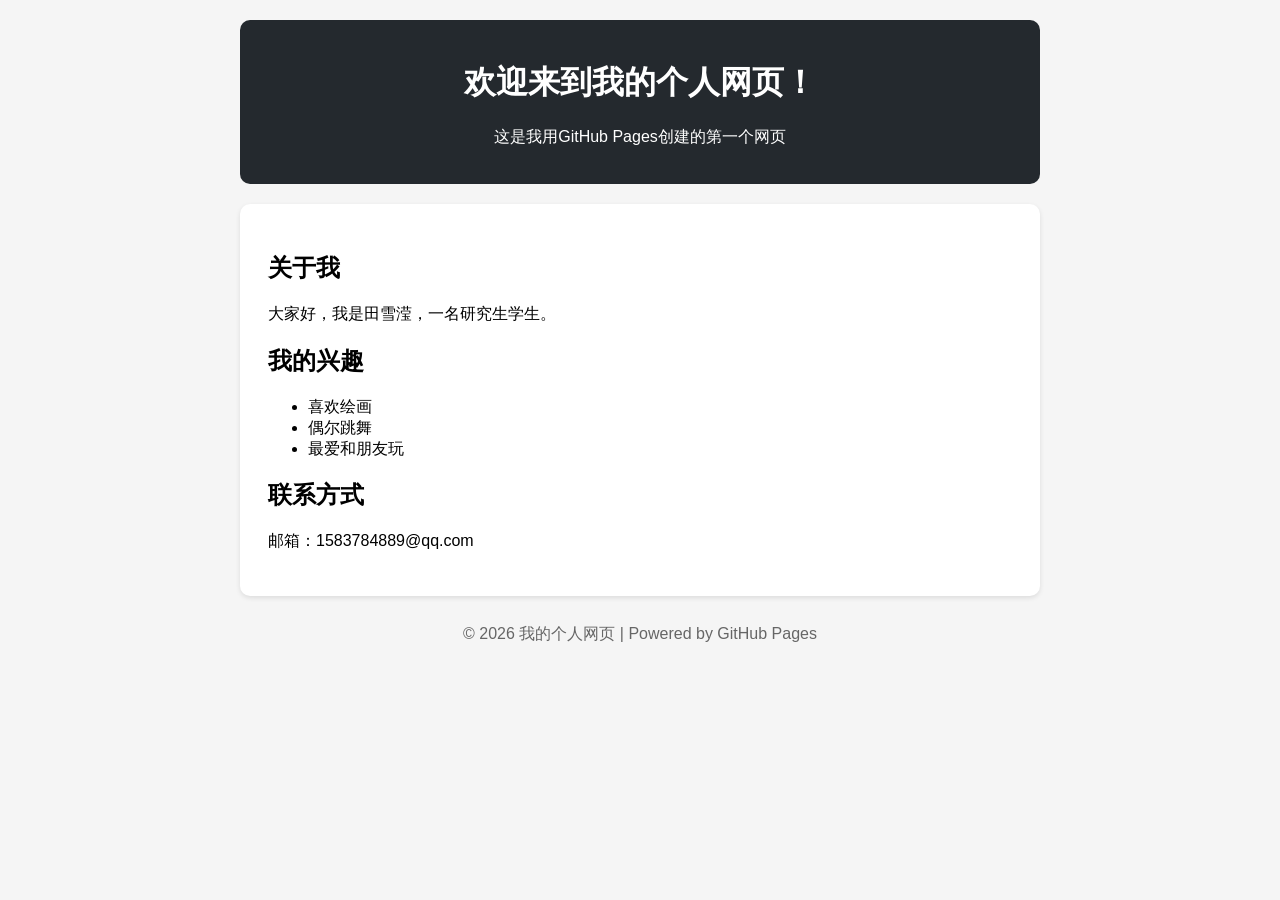
==== index.html @ 22b1ea82 "Create index.html" ====
<!DOCTYPE html>
<html>
<head>
    <meta charset="UTF-8">
    <title>我的个人网页</title>
    <style>
        body {
            font-family: "Microsoft YaHei", sans-serif;
            max-width: 800px;
            margin: 0 auto;
            padding: 20px;
            background-color: #F5F5F5;
        }
        .header {
            text-align: center;
            background-color: #24292e;
            color: white;
            padding: 20px;
            border-radius: 10px;
        }
        .content {
            background-color: white;
            padding: 28px;
            margin-top: 20px;
            border-radius: 10px;
            box-shadow: 0 2px 5px rgba(0,0,0,0.1);
        }
        .footer {
            text-align: center;
            margin-top: 28px;
            color: #666;
        }
    </style>
</head>
<body>
    <div class="header">
        <h1>欢迎来到我的个人网页！</h1>
        <p>这是我用GitHub Pages创建的第一个网页</p>
    </div>

    <div class="content">
        <h2>关于我</h2>
        <p>大家好，我是田雪滢，一名研究生学生。</p>

        <h2>我的兴趣</h2>
        <ul>
            <li>喜欢绘画</li>
            <li>偶尔跳舞</li>
            <li>最爱和朋友玩</li>
        </ul>

        <h2>联系方式</h2>
        <p>邮箱：1583784889@qq.com</p>
    </div>

    <div class="footer">
        <p>&copy; 2026 我的个人网页 | Powered by GitHub Pages</p>
    </div>
</body>
</html>
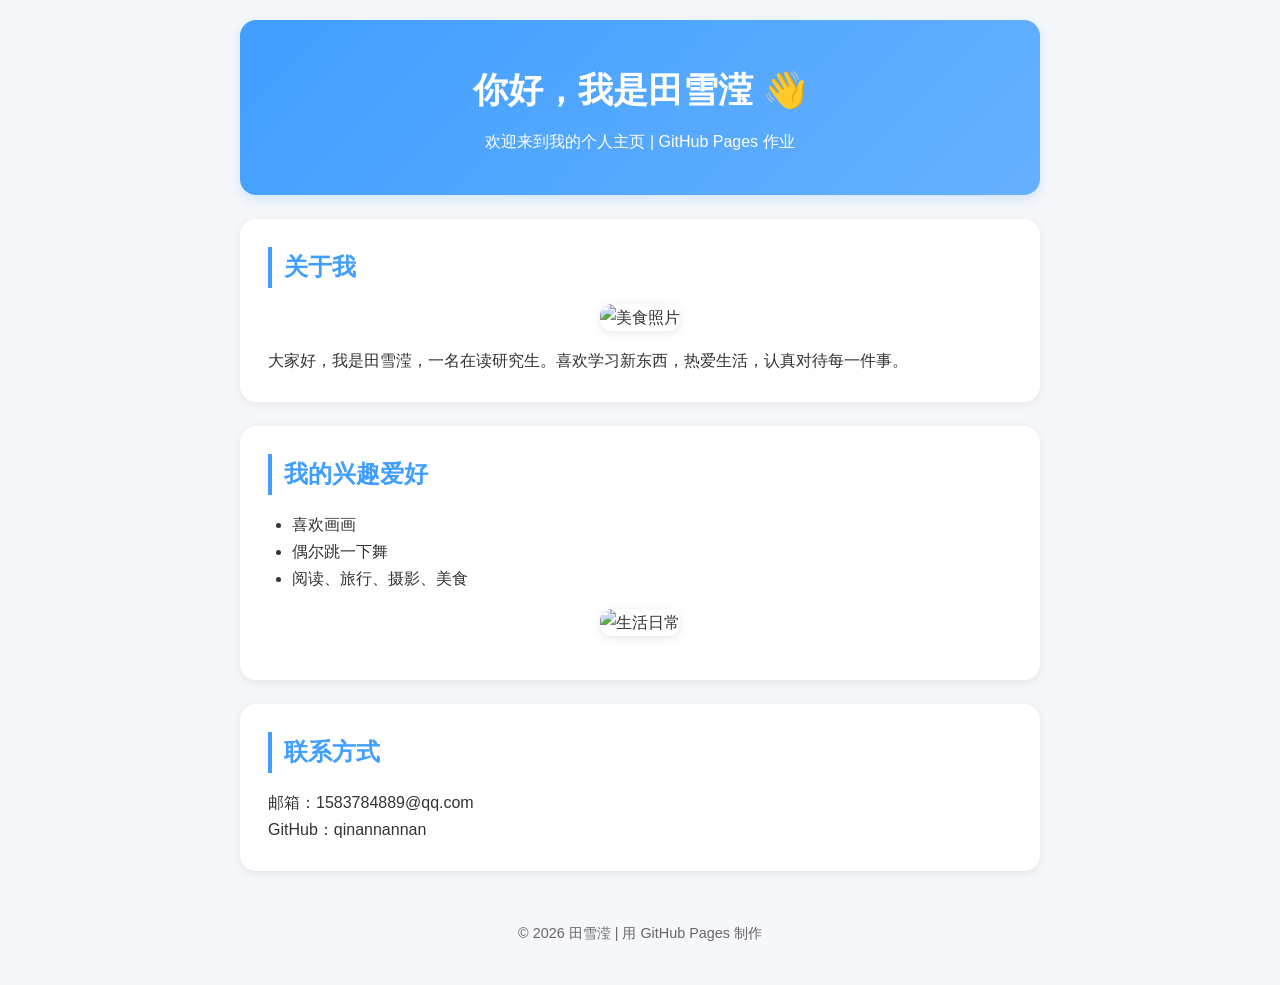
==== commit a0055bac: "Update index.html" ====
--- a/index.html
+++ b/index.html
@@ -1,60 +1,127 @@
 <!DOCTYPE html>
-<html>
+<html lang="zh-CN">
 <head>
     <meta charset="UTF-8">
-    <title>我的个人网页</title>
+    <meta name="viewport" content="width=device-width, initial-scale=1.0">
+    <title>田雪滢的个人主页</title>
     <style>
+        :root {
+            --primary: #409eff;
+            --light: #f5f7fa;
+            --card: #ffffff;
+            --text: #333333;
+            --gray: #666666;
+        }
+        * {
+            margin: 0;
+            padding: 0;
+            box-sizing: border-box;
+        }
         body {
-            font-family: "Microsoft YaHei", sans-serif;
+            font-family: "Microsoft YaHei", "Segoe UI", sans-serif;
+            background-color: var(--light);
+            color: var(--text);
+            line-height: 1.7;
+            padding: 20px;
+        }
+        .container {
             max-width: 800px;
             margin: 0 auto;
-            padding: 20px;
-            background-color: #F5F5F5;
         }
-        .header {
+        header {
+            background: linear-gradient(135deg, var(--primary), #66b1ff);
+            color: white;
             text-align: center;
-            background-color: #24292e;
-            color: white;
-            padding: 20px;
-            border-radius: 10px;
+            padding: 40px 20px;
+            border-radius: 16px;
+            box-shadow: 0 4px 12px rgba(64,158,255,0.2);
+            margin-bottom: 24px;
         }
-        .content {
-            background-color: white;
+        header h1 {
+            font-size: 2.2rem;
+            margin-bottom: 8px;
+        }
+        .card {
+            background: var(--card);
             padding: 28px;
-            margin-top: 20px;
-            border-radius: 10px;
-            box-shadow: 0 2px 5px rgba(0,0,0,0.1);
+            border-radius: 16px;
+            box-shadow: 0 2px 10px rgba(0,0,0,0.08);
+            margin-bottom: 24px;
+            transition: transform 0.2s ease;
         }
-        .footer {
+        .card:hover {
+            transform: translateY(-4px);
+        }
+        .card h2 {
+            color: var(--primary);
+            margin-bottom: 16px;
+            border-left: 4px solid var(--primary);
+            padding-left: 12px;
+        }
+        ul {
+            padding-left: 24px;
+        }
+        .img-box {
             text-align: center;
-            margin-top: 28px;
-            color: #666;
+            margin: 16px 0;
+        }
+        .img-box img {
+            max-width: 100%;
+            height: auto;
+            border-radius: 12px;
+            box-shadow: 0 2px 8px rgba(0,0,0,0.1);
+        }
+        footer {
+            text-align: center;
+            color: var(--gray);
+            font-size: 0.9rem;
+            margin-top: 30px;
+            padding: 20px 0;
+        }
+        @media (max-width: 600px) {
+            header h1 {font-size: 1.8rem;}
+            .card {padding: 20px;}
         }
     </style>
 </head>
 <body>
-    <div class="header">
-        <h1>欢迎来到我的个人网页！</h1>
-        <p>这是我用GitHub Pages创建的第一个网页</p>
-    </div>
+    <div class="container">
+        <header>
+            <h1>你好，我是田雪滢 👋</h1>
+            <p>欢迎来到我的个人主页 | GitHub Pages 作业</p>
+        </header>
 
-    <div class="content">
-        <h2>关于我</h2>
-        <p>大家好，我是田雪滢，一名研究生学生。</p>
+        <section class="card">
+            <h2>关于我</h2>
+            <div class="img-box">
+                <!-- 第一张：你的小红书笔记图片（咸鱼茄子煲） -->
+                <img src="https://sns-img-hw.xhscdn.com/sns/2b1429a34f34450481512405310410a1~tplv-xh-226x224.jpeg" alt="美食照片" width="350">
+            </div>
+            <p>大家好，我是田雪滢，一名在读研究生。喜欢学习新东西，热爱生活，认真对待每一件事。</p>
+        </section>
 
-        <h2>我的兴趣</h2>
-        <ul>
-            <li>喜欢绘画</li>
-            <li>偶尔跳舞</li>
-            <li>最爱和朋友玩</li>
-        </ul>
+        <section class="card">
+            <h2>我的兴趣爱好</h2>
+            <ul>
+                <li>喜欢画画</li>
+                <li>偶尔跳一下舞</li>
+                <li>阅读、旅行、摄影、美食</li>
+            </ul>
+            <div class="img-box">
+                <!-- 第二张：你的另一张小红书笔记图片 -->
+                <img src="https://sns-img-hw.xhscdn.com/sns/1b85730908e942378510f2105212305~tplv-xh-226x224.jpeg" alt="生活日常" width="400">
+            </div>
+        </section>
 
-        <h2>联系方式</h2>
-        <p>邮箱：1583784889@qq.com</p>
-    </div>
+        <section class="card">
+            <h2>联系方式</h2>
+            <p>邮箱：1583784889@qq.com</p>
+            <p>GitHub：qinannannan</p>
+        </section>
 
-    <div class="footer">
-        <p>&copy; 2026 我的个人网页 | Powered by GitHub Pages</p>
+        <footer>
+            &copy; 2026 田雪滢 | 用 GitHub Pages 制作
+        </footer>
     </div>
 </body>
 </html>
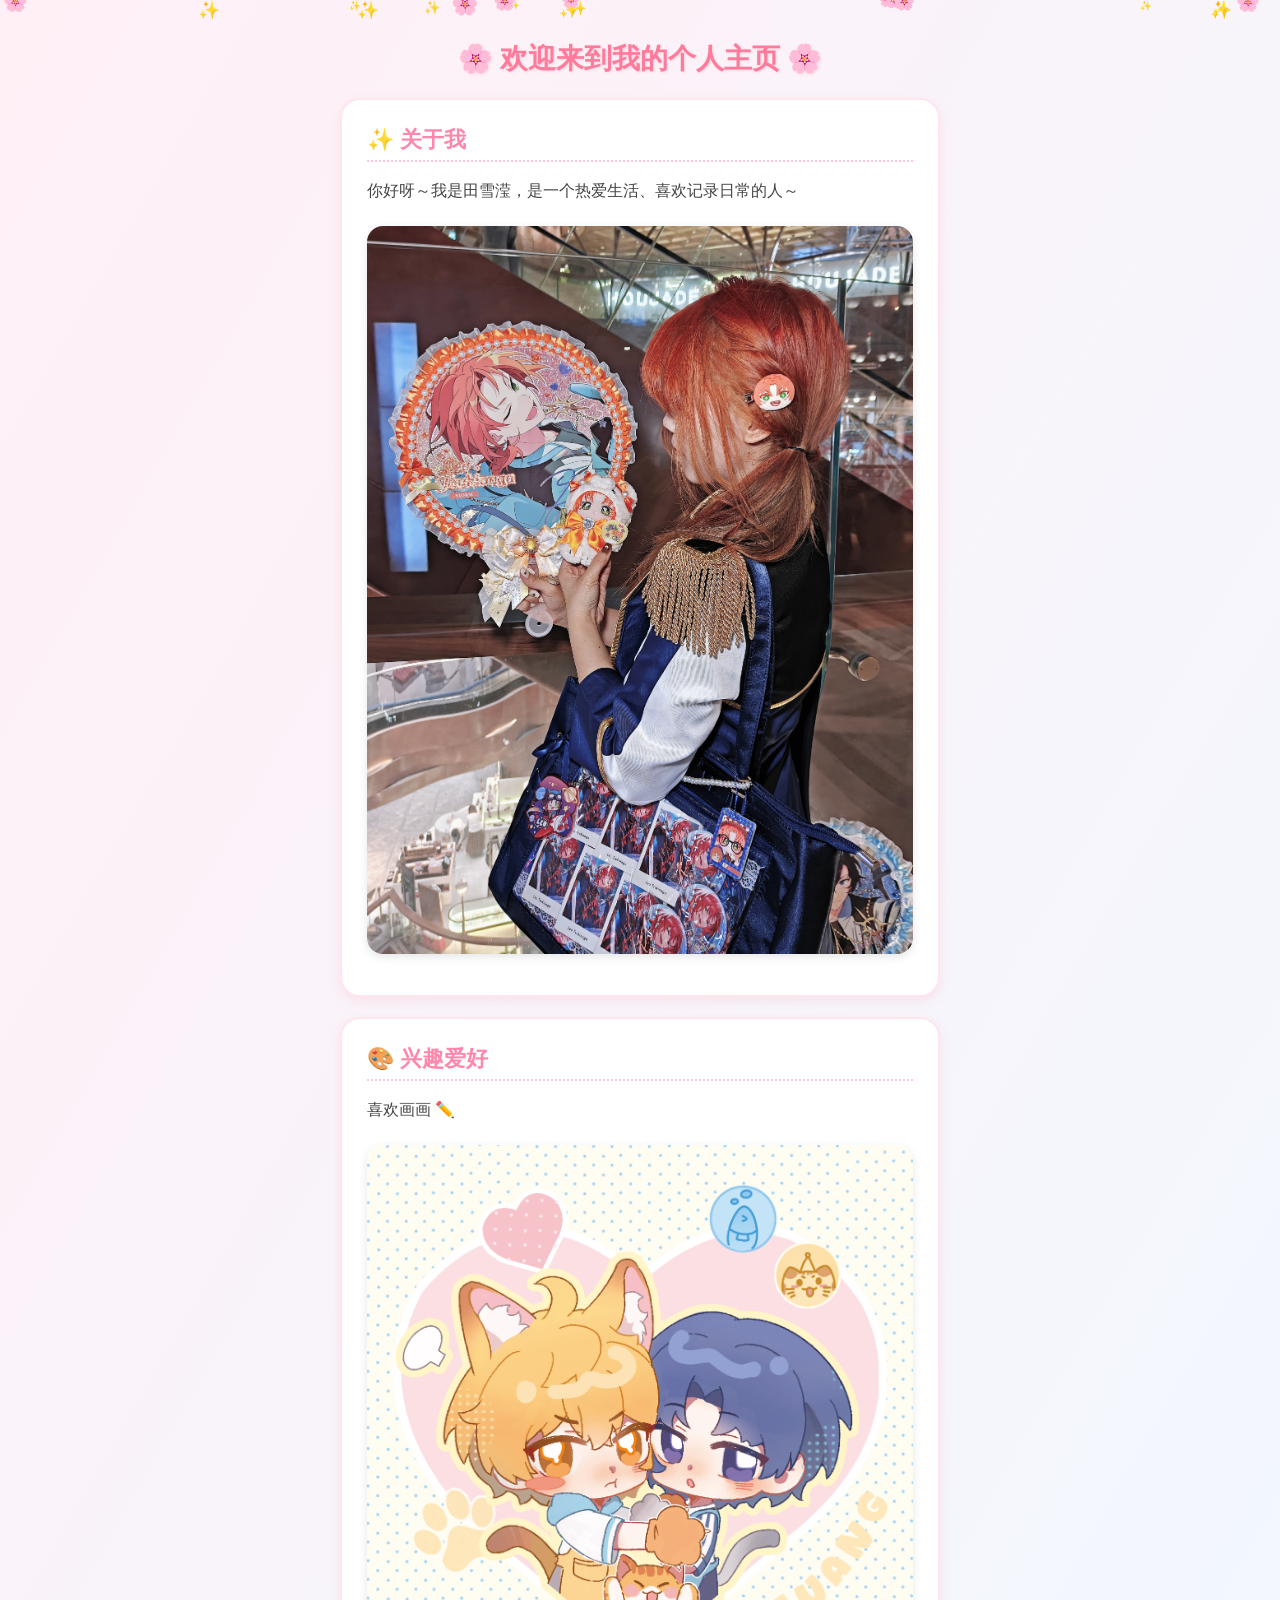
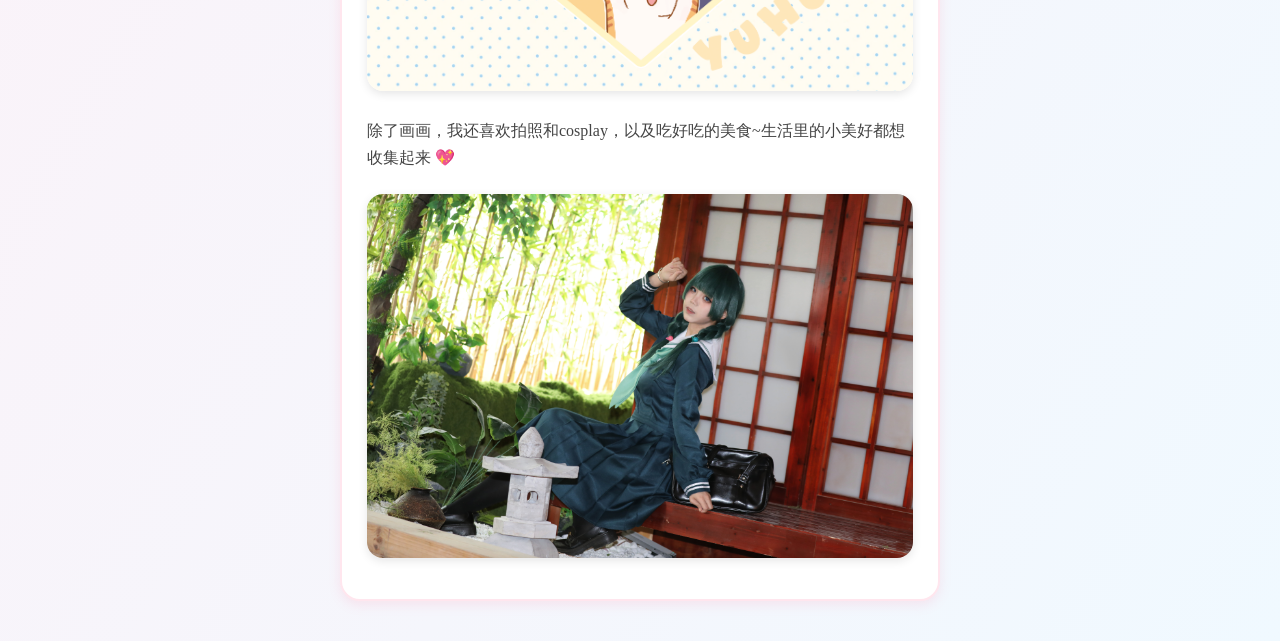
==== commit e7ad74f6: "Update index.html" ====
--- a/index.html
+++ b/index.html
@@ -3,125 +3,170 @@
 <head>
     <meta charset="UTF-8">
     <meta name="viewport" content="width=device-width, initial-scale=1.0">
-    <title>田雪滢的个人主页</title>
+    <title>我的可爱小窝 🌸</title>
     <style>
-        :root {
-            --primary: #409eff;
-            --light: #f5f7fa;
-            --card: #ffffff;
-            --text: #333333;
-            --gray: #666666;
-        }
+        /* 全局可爱风 */
         * {
             margin: 0;
             padding: 0;
             box-sizing: border-box;
         }
         body {
-            font-family: "Microsoft YaHei", "Segoe UI", sans-serif;
-            background-color: var(--light);
-            color: var(--text);
-            line-height: 1.7;
+            font-family: "Microsoft YaHei", "Comic Sans MS", cursive;
+            background: linear-gradient(120deg, #fff0f6, #f0f9ff);
+            color: #444;
             padding: 20px;
+            position: relative;
+            overflow-x: hidden;
         }
         .container {
-            max-width: 800px;
+            max-width: 600px;
             margin: 0 auto;
+            position: relative;
+            z-index: 2;
         }
-        header {
-            background: linear-gradient(135deg, var(--primary), #66b1ff);
-            color: white;
+        h1 {
             text-align: center;
-            padding: 40px 20px;
-            border-radius: 16px;
-            box-shadow: 0 4px 12px rgba(64,158,255,0.2);
-            margin-bottom: 24px;
+            color: #ff7b9c;
+            margin: 20px 0;
+            font-size: 28px;
+            text-shadow: 1px 1px 3px #ffd6e0;
         }
-        header h1 {
-            font-size: 2.2rem;
-            margin-bottom: 8px;
-        }
+        /* 可爱卡片 */
         .card {
-            background: var(--card);
-            padding: 28px;
-            border-radius: 16px;
-            box-shadow: 0 2px 10px rgba(0,0,0,0.08);
-            margin-bottom: 24px;
-            transition: transform 0.2s ease;
+            background: #fff;
+            border-radius: 20px;
+            padding: 25px;
+            margin: 20px 0;
+            box-shadow: 0 4px 12px rgba(255, 123, 156, 0.15);
+            border: 2px solid #ffe6ee;
+            transition: transform 0.3s ease;
         }
         .card:hover {
-            transform: translateY(-4px);
+            transform: translateY(-5px);
         }
-        .card h2 {
-            color: var(--primary);
-            margin-bottom: 16px;
-            border-left: 4px solid var(--primary);
-            padding-left: 12px;
+        h2 {
+            color: #ff87ab;
+            margin-bottom: 15px;
+            font-size: 22px;
+            border-bottom: 2px dotted #ffc9d8;
+            padding-bottom: 5px;
         }
-        ul {
-            padding-left: 24px;
+        p {
+            line-height: 1.7;
+            margin: 10px 0;
         }
-        .img-box {
-            text-align: center;
-            margin: 16px 0;
+        /* 图片样式：圆润+阴影 */
+        img {
+            max-width: 100%;
+            border-radius: 16px;
+            box-shadow: 0 3px 10px rgba(0,0,0,0.1);
+            margin: 12px 0;
         }
-        .img-box img {
-            max-width: 100%;
-            height: auto;
-            border-radius: 12px;
-            box-shadow: 0 2px 8px rgba(0,0,0,0.1);
+        /* 小装饰 */
+        .emoji {
+            margin-right: 6px;
         }
-        footer {
-            text-align: center;
-            color: var(--gray);
-            font-size: 0.9rem;
-            margin-top: 30px;
-            padding: 20px 0;
+
+        /* 闪烁星星背景 */
+        .star {
+            position: fixed;
+            top: 0;
+            color: #ffd700;
+            font-size: 12px;
+            animation: twinkle 2s infinite ease-in-out;
+            pointer-events: none;
+            z-index: 1;
         }
-        @media (max-width: 600px) {
-            header h1 {font-size: 1.8rem;}
-            .card {padding: 20px;}
+        @keyframes twinkle {
+            0%,100% { opacity: 0.3; transform: scale(0.8); }
+            50% { opacity: 1; transform: scale(1.2); }
+        }
+
+        /* 樱花飘落 */
+        .petal {
+            position: fixed;
+            top: -10px;
+            color: #ffc0cb;
+            font-size: 18px;
+            animation: fall linear infinite;
+            pointer-events: none;
+            z-index: 1;
+        }
+        @keyframes fall {
+            0% {
+                transform: translateY(0) rotate(0deg);
+                opacity: 0.8;
+            }
+            100% {
+                transform: translateY(100vh) rotate(360deg);
+                opacity: 0;
+            }
         }
     </style>
 </head>
 <body>
+    <!-- 星星背景 -->
+    <div class="star">✨</div>
+    <div class="star">✨</div>
+    <div class="star">✨</div>
+    <div class="star">✨</div>
+    <div class="star">✨</div>
+    <div class="star">✨</div>
+    <div class="star">✨</div>
+    <div class="star">✨</div>
+    <div class="star">✨</div>
+    <div class="star">✨</div>
+
+    <!-- 樱花花瓣 -->
+    <div class="petal">🌸</div>
+    <div class="petal">🌸</div>
+    <div class="petal">🌸</div>
+    <div class="petal">🌸</div>
+    <div class="petal">🌸</div>
+    <div class="petal">🌸</div>
+    <div class="petal">🌸</div>
+    <div class="petal">🌸</div>
+
     <div class="container">
-        <header>
-            <h1>你好，我是田雪滢 👋</h1>
-            <p>欢迎来到我的个人主页 | GitHub Pages 作业</p>
-        </header>
+        <h1>🌸 欢迎来到我的个人主页 🌸</h1>
 
-        <section class="card">
-            <h2>关于我</h2>
-            <div class="img-box">
-                <!-- 第一张：你的小红书笔记图片（咸鱼茄子煲） -->
-                <img src="https://sns-img-hw.xhscdn.com/sns/2b1429a34f34450481512405310410a1~tplv-xh-226x224.jpeg" alt="美食照片" width="350">
-            </div>
-            <p>大家好，我是田雪滢，一名在读研究生。喜欢学习新东西，热爱生活，认真对待每一件事。</p>
-        </section>
+        <!-- 关于我 -->
+        <div class="card">
+            <h2><span class="emoji">✨</span>关于我</h2>
+            <p>你好呀～我是田雪滢，是一个热爱生活、喜欢记录日常的人～</p>
+            <img src="self.jpg" alt="个人照片">
+        </div>
 
-        <section class="card">
-            <h2>我的兴趣爱好</h2>
-            <ul>
-                <li>喜欢画画</li>
-                <li>偶尔跳一下舞</li>
-                <li>阅读、旅行、摄影、美食</li>
-            </ul>
-            <div class="img-box">
-                <!-- 第二张：你的另一张小红书笔记图片 -->
-                <img src="https://sns-img-hw.xhscdn.com/sns/1b85730908e942378510f2105212305~tplv-xh-226x224.jpeg" alt="生活日常" width="400">
-            </div>
-        </section>
+        <!-- 兴趣爱好 -->
+        <div class="card">
+            <h2><span class="emoji">🎨</span>兴趣爱好</h2>
 
-        <section class="card">
-            <h2>联系方式</h2>
-            <p>邮箱：1583784889@qq.com</p>
-            <p>GitHub：qinannannan</p>
-        </section>
+            <p>喜欢画画 ✏️</p>
+            <img src="hobby2.png" alt="画画图片">
 
-        <footer>
-            &copy; 2026 田雪滢 | 用 GitHub Pages 制作
-        </footer>
+            <p>除了画画，我还喜欢拍照和cosplay，以及吃好吃的美食~生活里的小美好都想收集起来 💖</p>
+            <img src="hobby1.jpg" alt="爱好图片">
+        </div>
+
     </div>
+
+    <script>
+        // 随机位置 + 随机动画时长（星星）
+        const stars = document.querySelectorAll('.star');
+        stars.forEach(star => {
+            star.style.left = Math.random() * 100 + 'vw';
+            star.style.animationDelay = Math.random() * 2 + 's';
+            star.style.fontSize = (Math.random() * 10 + 8) + 'px';
+        });
+
+        // 随机位置 + 随机下落速度（花瓣）
+        const petals = document.querySelectorAll('.petal');
+        petals.forEach(petal => {
+            petal.style.left = Math.random() * 100 + 'vw';
+            petal.style.animationDuration = (Math.random() * 5 + 5) + 's';
+            petal.style.fontSize = (Math.random() * 10 + 15) + 'px';
+        });
+    </script>
 </body>
 </html>
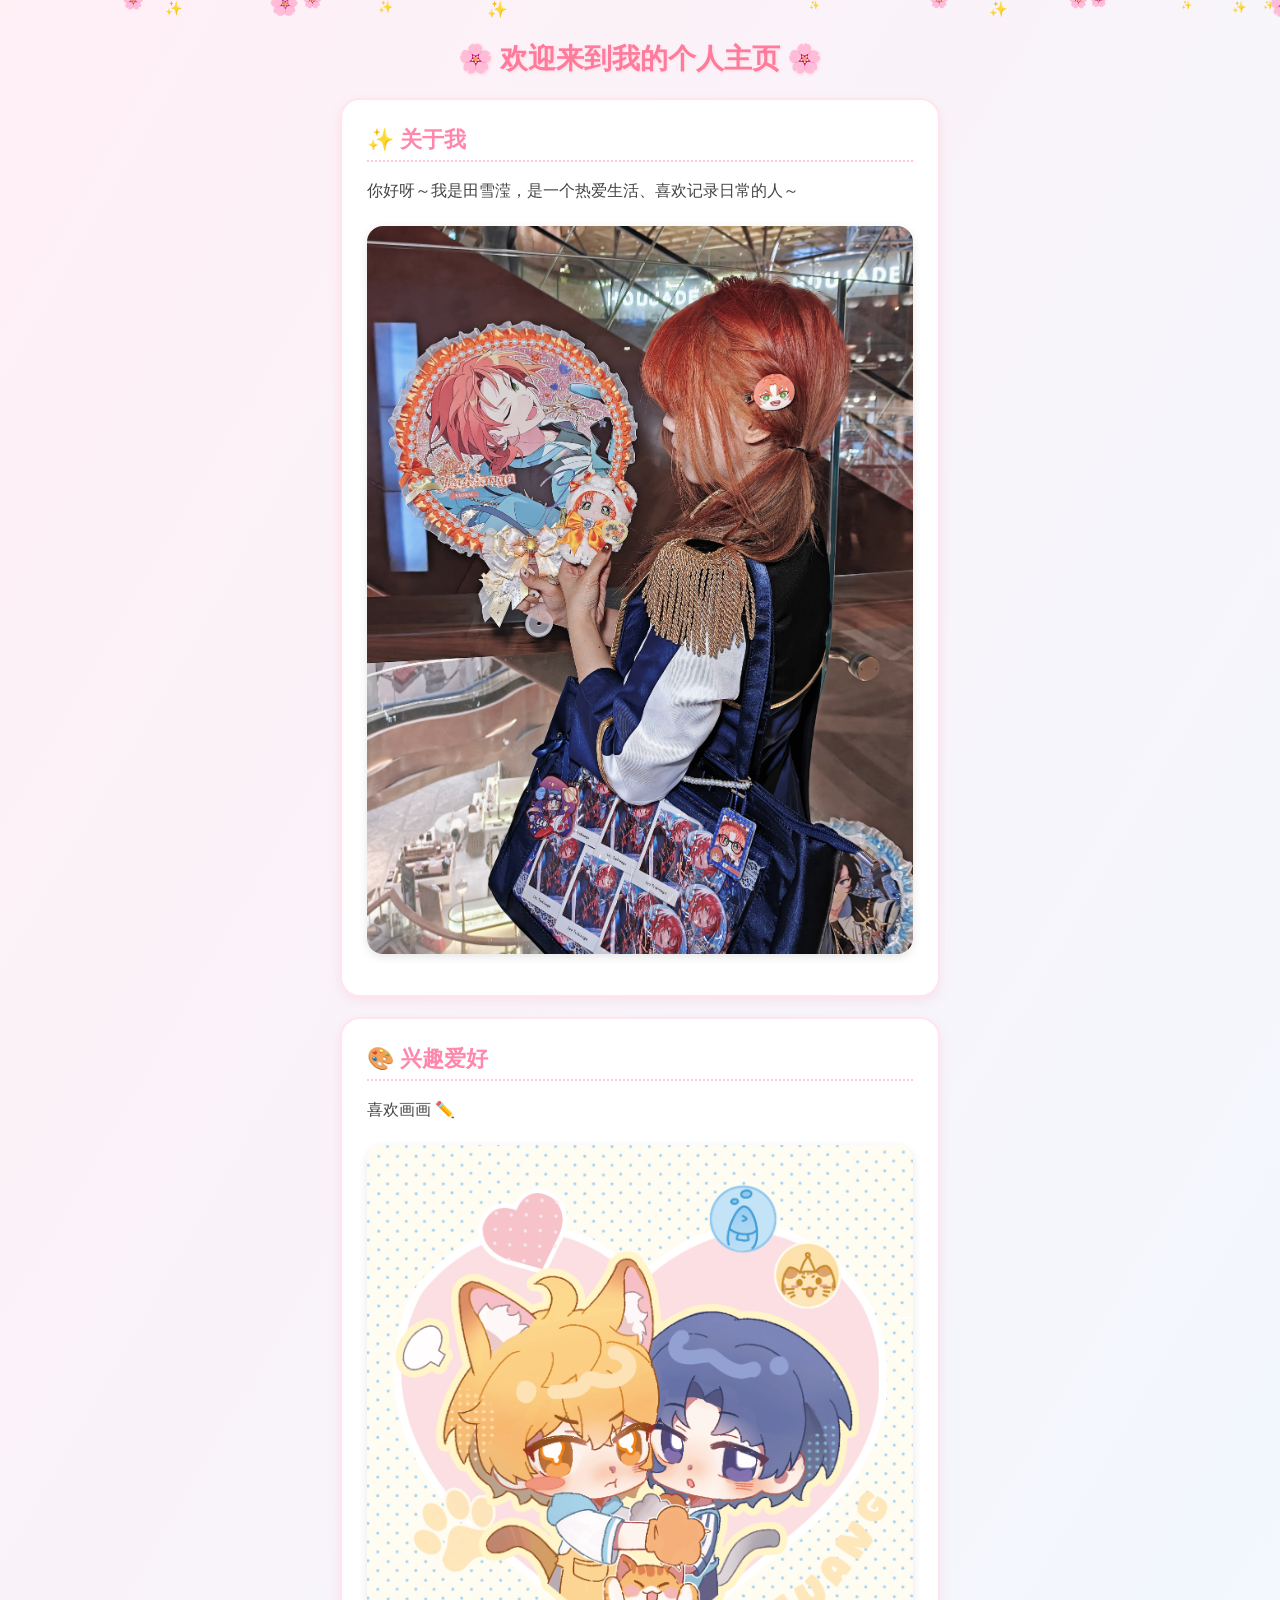
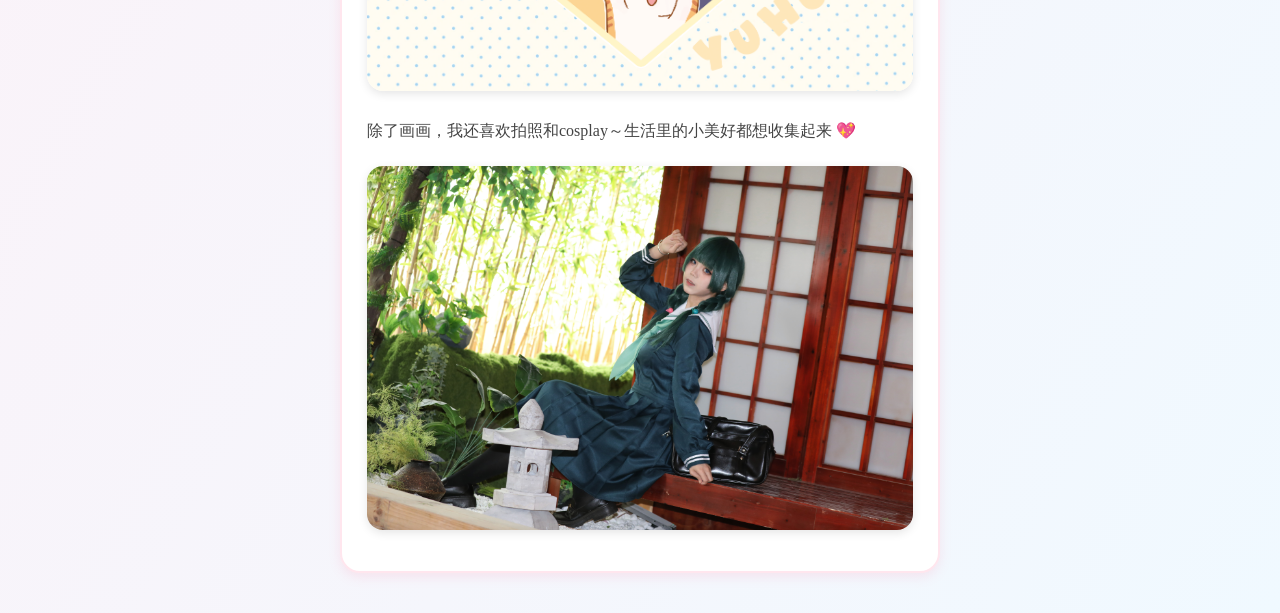
==== commit 5064a396: "Update index.html" ====
--- a/index.html
+++ b/index.html
@@ -3,7 +3,7 @@
 <head>
     <meta charset="UTF-8">
     <meta name="viewport" content="width=device-width, initial-scale=1.0">
-    <title>我的可爱小窝 🌸</title>
+    <title>我的个人简介 🌸</title>
     <style>
         /* 全局可爱风 */
         * {
@@ -25,14 +25,25 @@
             position: relative;
             z-index: 2;
         }
+        /* 标题弹跳动画 */
+        @keyframes bounceIn {
+            0%{transform: translateY(-30px);opacity:0;}
+            100%{transform: translateY(0);opacity:1;}
+        }
         h1 {
             text-align: center;
             color: #ff7b9c;
             margin: 20px 0;
             font-size: 28px;
             text-shadow: 1px 1px 3px #ffd6e0;
+            animation: bounceIn 1s ease;
         }
-        /* 可爱卡片 */
+        /* 卡片悬浮+呼吸渐变 */
+        @keyframes breathe {
+            0%{box-shadow: 0 4px 12px rgba(255, 123, 156, 0.15);}
+            50%{box-shadow: 0 4px 20px rgba(255, 123, 156, 0.35);}
+            100%{box-shadow: 0 4px 12px rgba(255, 123, 156, 0.15);}
+        }
         .card {
             background: #fff;
             border-radius: 20px;
@@ -41,6 +52,7 @@
             box-shadow: 0 4px 12px rgba(255, 123, 156, 0.15);
             border: 2px solid #ffe6ee;
             transition: transform 0.3s ease;
+            animation: breathe 4s infinite ease-in-out;
         }
         .card:hover {
             transform: translateY(-5px);
@@ -56,19 +68,16 @@
             line-height: 1.7;
             margin: 10px 0;
         }
-        /* 图片样式：圆润+阴影 */
         img {
             max-width: 100%;
             border-radius: 16px;
             box-shadow: 0 3px 10px rgba(0,0,0,0.1);
             margin: 12px 0;
         }
-        /* 小装饰 */
         .emoji {
             margin-right: 6px;
         }
-
-        /* 闪烁星星背景 */
+        /* 闪烁星星 */
         .star {
             position: fixed;
             top: 0;
@@ -82,7 +91,6 @@
             0%,100% { opacity: 0.3; transform: scale(0.8); }
             50% { opacity: 1; transform: scale(1.2); }
         }
-
         /* 樱花飘落 */
         .petal {
             position: fixed;
@@ -94,79 +102,88 @@
             z-index: 1;
         }
         @keyframes fall {
-            0% {
-                transform: translateY(0) rotate(0deg);
-                opacity: 0.8;
-            }
-            100% {
-                transform: translateY(100vh) rotate(360deg);
-                opacity: 0;
-            }
+            0% {transform: translateY(0) rotate(0deg);opacity: 0.8;}
+            100% {transform: translateY(100vh) rotate(360deg);opacity: 0;}
+        }
+        /* 点击弹出小表情 */
+        .click-item{
+            position:fixed;
+            pointer-events:none;
+            animation: popUp 1s forwards;
+            font-size:22px;
+            z-index:999;
+        }
+        @keyframes popUp{
+            0%{transform:translateY(0);opacity:1;}
+            100%{transform:translateY(-80px);opacity:0;}
+        }
+        /* 鼠标跟随爱心 */
+        .follow-heart{
+            position:fixed;
+            pointer-events:none;
+            color:#ff7b9c;
+            font-size:18px;
+            z-index:999;
         }
     </style>
 </head>
 <body>
-    <!-- 星星背景 -->
-    <div class="star">✨</div>
-    <div class="star">✨</div>
-    <div class="star">✨</div>
-    <div class="star">✨</div>
-    <div class="star">✨</div>
-    <div class="star">✨</div>
-    <div class="star">✨</div>
-    <div class="star">✨</div>
-    <div class="star">✨</div>
-    <div class="star">✨</div>
-
-    <!-- 樱花花瓣 -->
-    <div class="petal">🌸</div>
-    <div class="petal">🌸</div>
-    <div class="petal">🌸</div>
-    <div class="petal">🌸</div>
-    <div class="petal">🌸</div>
-    <div class="petal">🌸</div>
-    <div class="petal">🌸</div>
-    <div class="petal">🌸</div>
+    <!-- 星星 -->
+    <div class="star">✨</div><div class="star">✨</div><div class="star">✨</div><div class="star">✨</div>
+    <div class="star">✨</div><div class="star">✨</div><div class="star">✨</div><div class="star">✨</div>
+    <!-- 樱花 -->
+    <div class="petal">🌸</div><div class="petal">🌸</div><div class="petal">🌸</div><div class="petal">🌸</div>
+    <div class="petal">🌸</div><div class="petal">🌸</div><div class="petal">🌸</div><div class="petal">🌸</div>
 
     <div class="container">
         <h1>🌸 欢迎来到我的个人主页 🌸</h1>
-
-        <!-- 关于我 -->
         <div class="card">
             <h2><span class="emoji">✨</span>关于我</h2>
             <p>你好呀～我是田雪滢，是一个热爱生活、喜欢记录日常的人～</p>
             <img src="self.jpg" alt="个人照片">
         </div>
-
-        <!-- 兴趣爱好 -->
         <div class="card">
             <h2><span class="emoji">🎨</span>兴趣爱好</h2>
-
             <p>喜欢画画 ✏️</p>
             <img src="hobby2.png" alt="画画图片">
-
-            <p>除了画画，我还喜欢拍照和cosplay，以及吃好吃的美食~生活里的小美好都想收集起来 💖</p>
+            <p>除了画画，我还喜欢拍照和cosplay～生活里的小美好都想收集起来 💖</p>
             <img src="hobby1.jpg" alt="爱好图片">
         </div>
-
     </div>
 
-    <script>
-        // 随机位置 + 随机动画时长（星星）
-        const stars = document.querySelectorAll('.star');
-        stars.forEach(star => {
-            star.style.left = Math.random() * 100 + 'vw';
-            star.style.animationDelay = Math.random() * 2 + 's';
-            star.style.fontSize = (Math.random() * 10 + 8) + 'px';
-        });
+<script>
+// 随机星星花瓣
+const stars = document.querySelectorAll('.star');
+stars.forEach(s=>{s.style.left=Math.random()*100+'vw';s.style.animationDelay=Math.random()*2+'s';s.style.fontSize=Math.random()*10+8+'px'})
+const petals = document.querySelectorAll('.petal');
+petals.forEach(p=>{p.style.left=Math.random()*100+'vw';p.style.animationDuration=Math.random()*5+5+'s';p.style.fontSize=Math.random()*10+15+'px'})
 
-        // 随机位置 + 随机下落速度（花瓣）
-        const petals = document.querySelectorAll('.petal');
-        petals.forEach(petal => {
-            petal.style.left = Math.random() * 100 + 'vw';
-            petal.style.animationDuration = (Math.random() * 5 + 5) + 's';
-            petal.style.fontSize = (Math.random() * 10 + 15) + 'px';
-        });
-    </script>
+// 1.点击页面弹出表情
+const iconList = ['🍭','🍬','💖','✨','🍓','🎀','🧁'];
+document.body.addEventListener('click',e=>{
+    let d = document.createElement('div');
+    d.className='click-item';
+    d.innerText=iconList[Math.floor(Math.random()*iconList.length)];
+    d.style.left=e.clientX+'px';d.style.top=e.clientY+'px';
+    document.body.appendChild(d);
+    setTimeout(()=>d.remove(),1000);
+})
+
+//2.鼠标跟随爱心
+let heartArr=[];
+document.body.addEventListener('mousemove',e=>{
+    let d = document.createElement('div');
+    d.className='follow-heart';
+    d.innerText='♥';
+    d.style.left=e.clientX+'px';d.style.top=e.clientY+'px';
+    document.body.appendChild(d);
+    heartArr.push(d);
+    if(heartArr.length>15){
+        let old=heartArr.shift();
+        old.style.opacity=0;
+        setTimeout(()=>old.remove(),300);
+    }
+})
+</script>
 </body>
 </html>
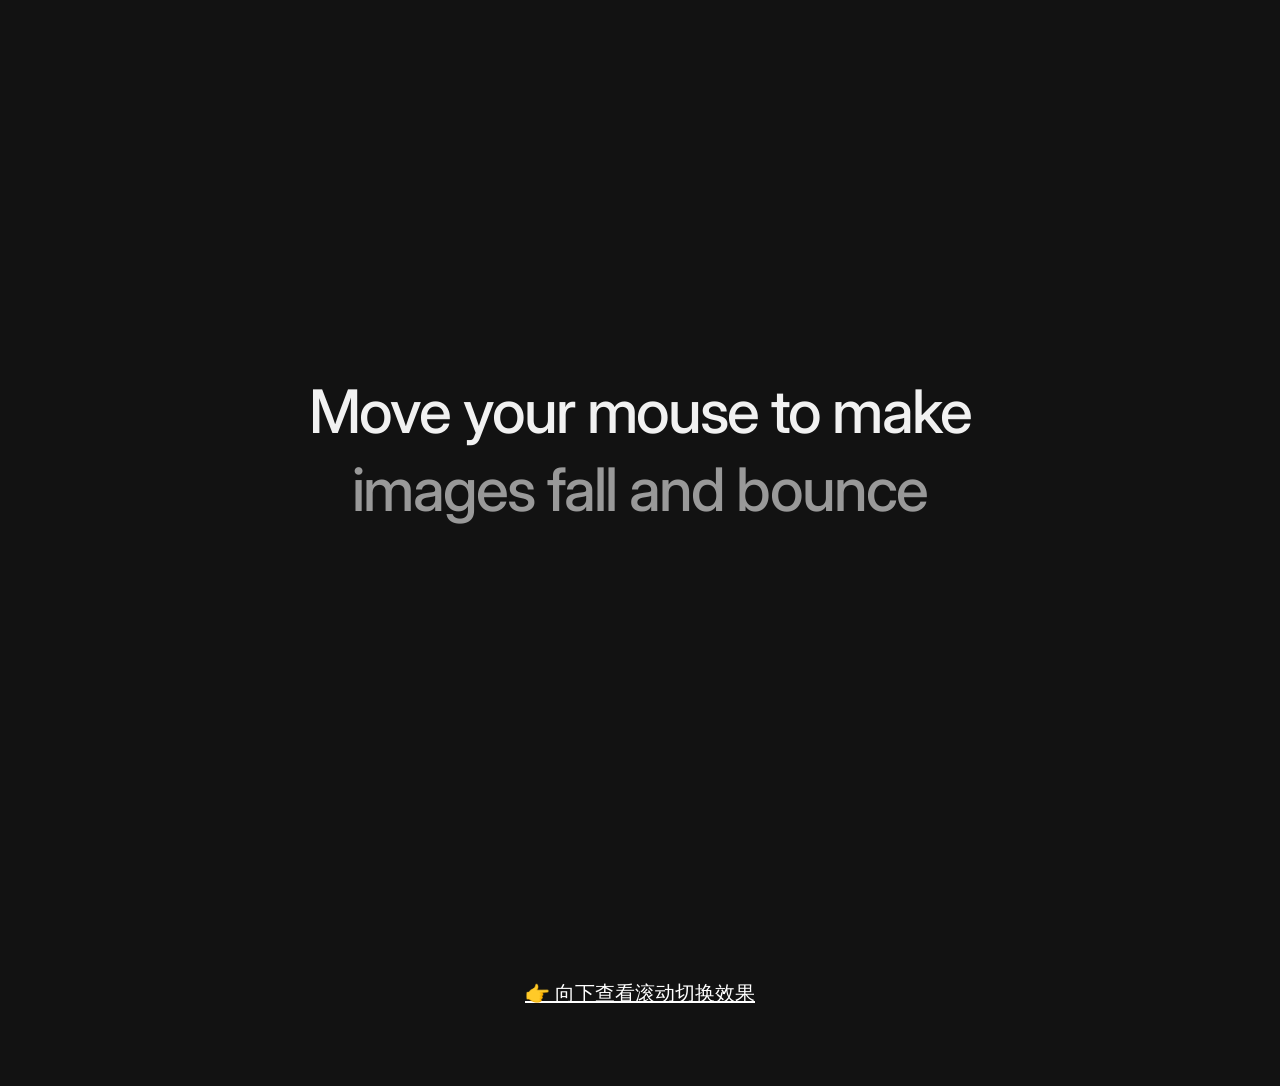
==== commit f160fa9e: "Add files via upload" ====
--- a/index.html
+++ b/index.html
@@ -1,189 +1,39 @@
 <!DOCTYPE html>
-<html lang="zh-CN">
-<head>
-    <meta charset="UTF-8">
-    <meta name="viewport" content="width=device-width, initial-scale=1.0">
-    <title>我的个人简介 🌸</title>
-    <style>
-        /* 全局可爱风 */
-        * {
-            margin: 0;
-            padding: 0;
-            box-sizing: border-box;
-        }
-        body {
-            font-family: "Microsoft YaHei", "Comic Sans MS", cursive;
-            background: linear-gradient(120deg, #fff0f6, #f0f9ff);
-            color: #444;
-            padding: 20px;
-            position: relative;
-            overflow-x: hidden;
-        }
-        .container {
-            max-width: 600px;
-            margin: 0 auto;
-            position: relative;
-            z-index: 2;
-        }
-        /* 标题弹跳动画 */
-        @keyframes bounceIn {
-            0%{transform: translateY(-30px);opacity:0;}
-            100%{transform: translateY(0);opacity:1;}
-        }
-        h1 {
-            text-align: center;
-            color: #ff7b9c;
-            margin: 20px 0;
-            font-size: 28px;
-            text-shadow: 1px 1px 3px #ffd6e0;
-            animation: bounceIn 1s ease;
-        }
-        /* 卡片悬浮+呼吸渐变 */
-        @keyframes breathe {
-            0%{box-shadow: 0 4px 12px rgba(255, 123, 156, 0.15);}
-            50%{box-shadow: 0 4px 20px rgba(255, 123, 156, 0.35);}
-            100%{box-shadow: 0 4px 12px rgba(255, 123, 156, 0.15);}
-        }
-        .card {
-            background: #fff;
-            border-radius: 20px;
-            padding: 25px;
-            margin: 20px 0;
-            box-shadow: 0 4px 12px rgba(255, 123, 156, 0.15);
-            border: 2px solid #ffe6ee;
-            transition: transform 0.3s ease;
-            animation: breathe 4s infinite ease-in-out;
-        }
-        .card:hover {
-            transform: translateY(-5px);
-        }
-        h2 {
-            color: #ff87ab;
-            margin-bottom: 15px;
-            font-size: 22px;
-            border-bottom: 2px dotted #ffc9d8;
-            padding-bottom: 5px;
-        }
-        p {
-            line-height: 1.7;
-            margin: 10px 0;
-        }
-        img {
-            max-width: 100%;
-            border-radius: 16px;
-            box-shadow: 0 3px 10px rgba(0,0,0,0.1);
-            margin: 12px 0;
-        }
-        .emoji {
-            margin-right: 6px;
-        }
-        /* 闪烁星星 */
-        .star {
-            position: fixed;
-            top: 0;
-            color: #ffd700;
-            font-size: 12px;
-            animation: twinkle 2s infinite ease-in-out;
-            pointer-events: none;
-            z-index: 1;
-        }
-        @keyframes twinkle {
-            0%,100% { opacity: 0.3; transform: scale(0.8); }
-            50% { opacity: 1; transform: scale(1.2); }
-        }
-        /* 樱花飘落 */
-        .petal {
-            position: fixed;
-            top: -10px;
-            color: #ffc0cb;
-            font-size: 18px;
-            animation: fall linear infinite;
-            pointer-events: none;
-            z-index: 1;
-        }
-        @keyframes fall {
-            0% {transform: translateY(0) rotate(0deg);opacity: 0.8;}
-            100% {transform: translateY(100vh) rotate(360deg);opacity: 0;}
-        }
-        /* 点击弹出小表情 */
-        .click-item{
-            position:fixed;
-            pointer-events:none;
-            animation: popUp 1s forwards;
-            font-size:22px;
-            z-index:999;
-        }
-        @keyframes popUp{
-            0%{transform:translateY(0);opacity:1;}
-            100%{transform:translateY(-80px);opacity:0;}
-        }
-        /* 鼠标跟随爱心 */
-        .follow-heart{
-            position:fixed;
-            pointer-events:none;
-            color:#ff7b9c;
-            font-size:18px;
-            z-index:999;
-        }
-    </style>
-</head>
-<body>
-    <!-- 星星 -->
-    <div class="star">✨</div><div class="star">✨</div><div class="star">✨</div><div class="star">✨</div>
-    <div class="star">✨</div><div class="star">✨</div><div class="star">✨</div><div class="star">✨</div>
-    <!-- 樱花 -->
-    <div class="petal">🌸</div><div class="petal">🌸</div><div class="petal">🌸</div><div class="petal">🌸</div>
-    <div class="petal">🌸</div><div class="petal">🌸</div><div class="petal">🌸</div><div class="petal">🌸</div>
+<html lang="en">
+	<head>
+		<meta charset="UTF-8">
+		<meta name="viewport" content="width=device-width, initial-scale=1.0">
+		<title>Codrops — Made With Gsap</title>
+		<link rel="stylesheet" href="assets/style.css">
+		<link rel="icon" type="image/png" href="assets/favicon-96x96.png" sizes="96x96" />
+	</head>
+	<body>
+		<section class="codrops_mwg">
+			<p class="content-effect">
+                <span>Move your mouse to make</span>
+                <span>images fall and bounce</span>
+            </p>
+            <div class="medias">
+                <img src="assets/medias/01.png" alt="">
+                <img src="assets/medias/02.png" alt="">
+                <img src="assets/medias/03.png" alt="">
+                <img src="assets/medias/04.png" alt="">
+                <img src="assets/medias/05.png" alt="">
+                <img src="assets/medias/06.png" alt="">
+                <img src="assets/medias/07.png" alt="">
+                <img src="assets/medias/08.png" alt="">
+                <img src="assets/medias/09.png" alt="">
+                <img src="assets/medias/10.png" alt="">
+            </div>
+		</section>
 
-    <div class="container">
-        <h1>🌸 欢迎来到我的个人主页 🌸</h1>
-        <div class="card">
-            <h2><span class="emoji">✨</span>关于我</h2>
-            <p>你好呀～我是田雪滢，是一个热爱生活、喜欢记录日常的人～</p>
-            <img src="self.jpg" alt="个人照片">
-        </div>
-        <div class="card">
-            <h2><span class="emoji">🎨</span>兴趣爱好</h2>
-            <p>喜欢画画 ✏️</p>
-            <img src="hobby2.png" alt="画画图片">
-            <p>除了画画，我还喜欢拍照和cosplay～生活里的小美好都想收集起来 💖</p>
-            <img src="hobby1.jpg" alt="爱好图片">
-        </div>
-    </div>
+		<!-- GSAP -->
+		<script src="https://cdn.jsdelivr.net/npm/gsap@3.15/dist/gsap.min.js"></script>
 
-<script>
-// 随机星星花瓣
-const stars = document.querySelectorAll('.star');
-stars.forEach(s=>{s.style.left=Math.random()*100+'vw';s.style.animationDelay=Math.random()*2+'s';s.style.fontSize=Math.random()*10+8+'px'})
-const petals = document.querySelectorAll('.petal');
-petals.forEach(p=>{p.style.left=Math.random()*100+'vw';p.style.animationDuration=Math.random()*5+5+'s';p.style.fontSize=Math.random()*10+15+'px'})
-
-// 1.点击页面弹出表情
-const iconList = ['🍭','🍬','💖','✨','🍓','🎀','🧁'];
-document.body.addEventListener('click',e=>{
-    let d = document.createElement('div');
-    d.className='click-item';
-    d.innerText=iconList[Math.floor(Math.random()*iconList.length)];
-    d.style.left=e.clientX+'px';d.style.top=e.clientY+'px';
-    document.body.appendChild(d);
-    setTimeout(()=>d.remove(),1000);
-})
-
-//2.鼠标跟随爱心
-let heartArr=[];
-document.body.addEventListener('mousemove',e=>{
-    let d = document.createElement('div');
-    d.className='follow-heart';
-    d.innerText='♥';
-    d.style.left=e.clientX+'px';d.style.top=e.clientY+'px';
-    document.body.appendChild(d);
-    heartArr.push(d);
-    if(heartArr.length>15){
-        let old=heartArr.shift();
-        old.style.opacity=0;
-        setTimeout(()=>old.remove(),300);
-    }
-})
-</script>
+		<!-- EFFECT CODE -->
+		<script src="assets/script.js"></script>
+<div style="text-align:center; padding:80px 0; font-size:20px;">
+  <a href="./scroll-demo/" style="color:white;">👉 向下查看滚动切换效果</a>
+</div>	
 </body>
-</html>
+</html>
--- a/assets/style.css
+++ b/assets/style.css
@@ -0,0 +1,77 @@
+@import url('https://fonts.googleapis.com/css2?family=Inter:wght@500;800&display=swap');
+
+/* NORMALIZE */
+* {
+    margin: 0;
+    padding: 0;
+    box-sizing: border-box;
+    appearance: none;
+    -webkit-font-smoothing: antialiased;
+    -moz-osx-font-smoothing: grayscale;
+}
+/* NORMALIZE */
+
+body {
+    background: #121212;
+    color: #F1F1F1;
+    font: 500 normal 22px/1.3 'Inter', sans-serif;
+}
+
+/* to prevent scroll bumps, remove this if you want to keep the flow of the page */
+html:has(.codrops_mwg), 
+body:has(.codrops_mwg) {
+    overflow: hidden;
+}
+
+.codrops_mwg {
+    height: 100dvh;
+    overflow: hidden;
+    position: relative;
+}
+
+.codrops_mwg .content-effect {
+    font-size: min(60px, 5.6vw);
+    text-align: center;
+    top: 50%;
+    left: 50%;
+    transform: translate(-50%, -50%);
+    display: flex;
+    flex-direction: column;
+    position: absolute;
+    align-items: center;
+    letter-spacing: -0.03em;
+
+    span { 
+        display: block;
+        width: max-content;
+    }
+    span:last-child {
+        color: #999;
+    }
+}
+
+.codrops_mwg img {
+    width: 15vw;
+    height: 15vw;
+    position: absolute;
+    object-fit: cover;
+    border-radius: 4%;
+    z-index: 5;
+}
+
+.codrops_mwg .medias img {
+    width: 1px;
+    height: 1px;
+    top: 0;
+    left: 0;
+    position: absolute;
+    visibility: hidden;
+    pointer-events: none;
+}
+
+@media (max-width: 768px) {
+    .codrops_mwg img {
+        width: 35vw;
+        height: 35vw;
+    }
+}
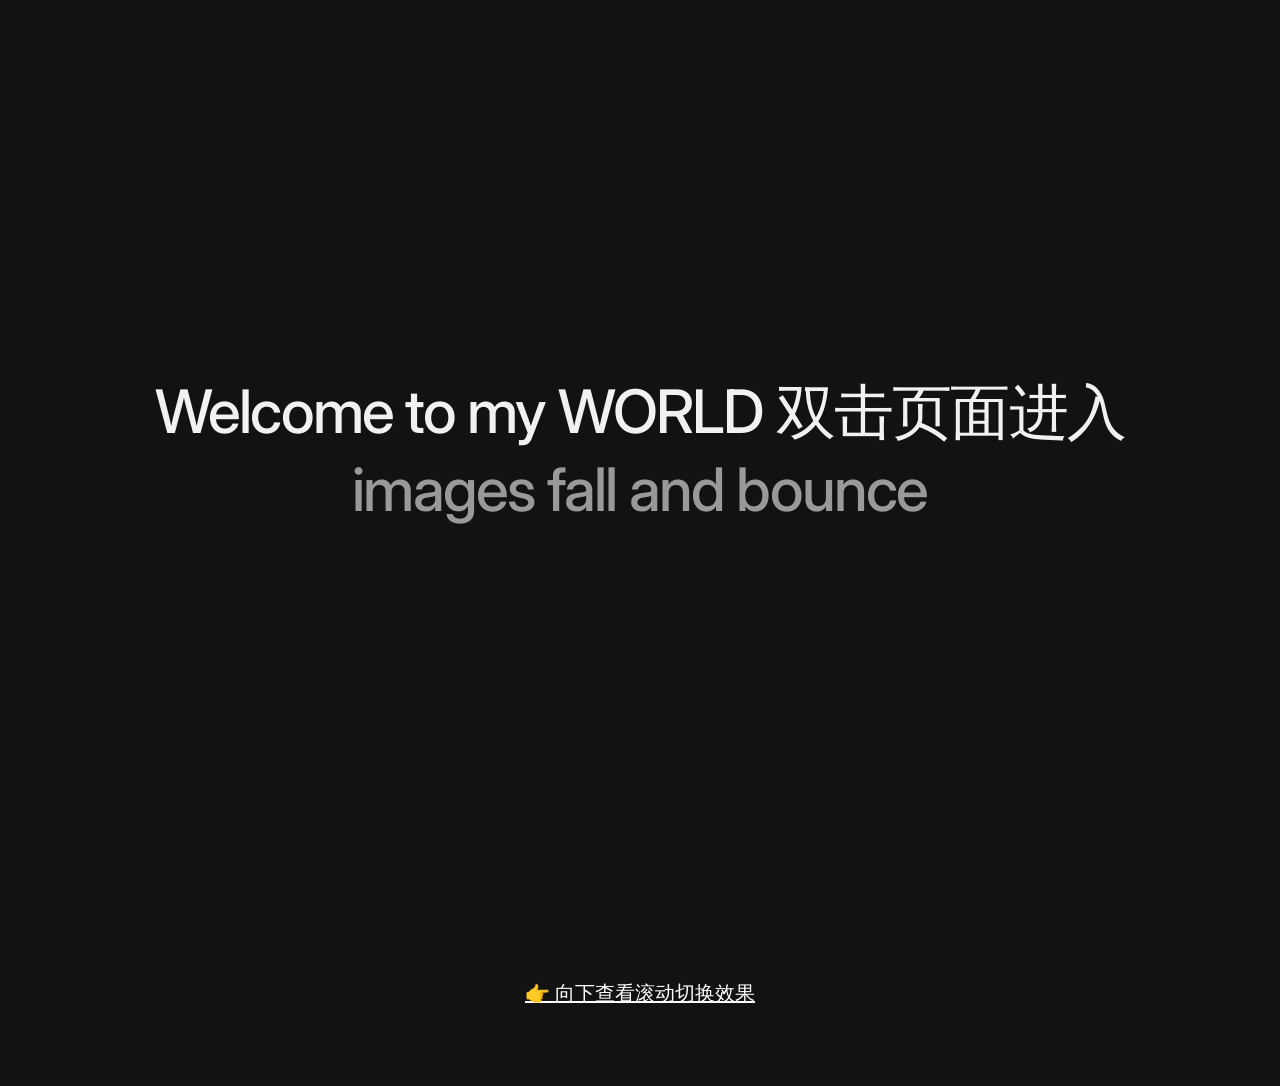
==== commit 5e31ad24: "Add files via upload" ====
--- a/index.html
+++ b/index.html
@@ -10,7 +10,8 @@
 	<body>
 		<section class="codrops_mwg">
 			<p class="content-effect">
-                <span>Move your mouse to make</span>
+                <span>Welcome to my WORLD
+                               双击页面进入</span>
                 <span>images fall and bounce</span>
             </p>
             <div class="medias">
@@ -35,5 +36,10 @@
 <div style="text-align:center; padding:80px 0; font-size:20px;">
   <a href="./scroll-demo/" style="color:white;">👉 向下查看滚动切换效果</a>
 </div>	
+<script>
+  document.addEventListener('dblclick', function() {
+    window.location.href = './scroll-demo/';
+  });
+</script>
 </body>
 </html>
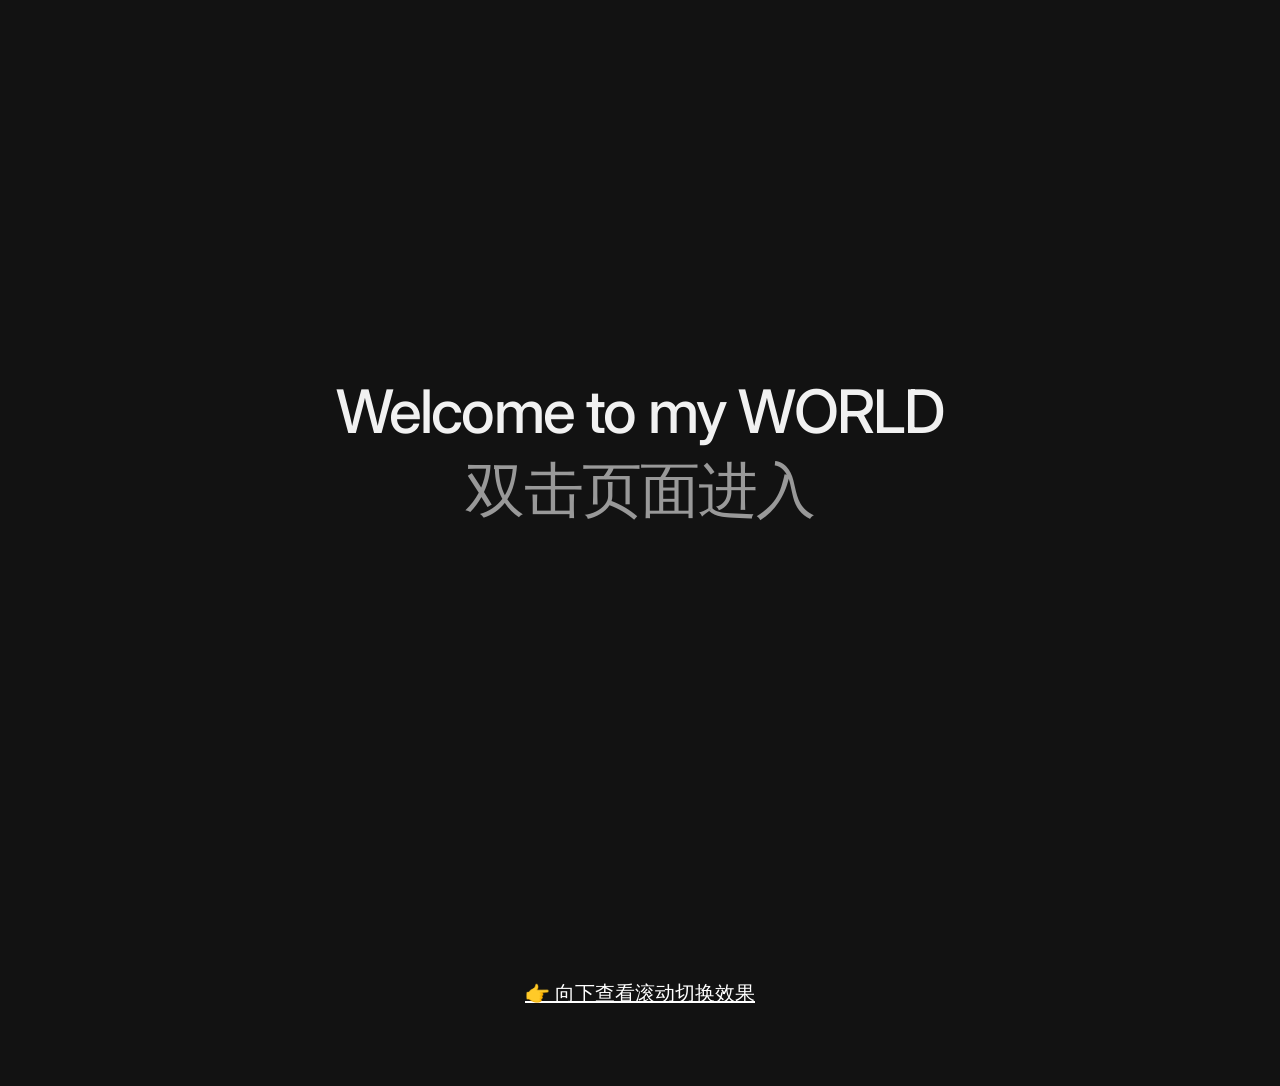
==== commit 5d966f3f: "Add files via upload" ====
--- a/index.html
+++ b/index.html
@@ -10,9 +10,8 @@
 	<body>
 		<section class="codrops_mwg">
 			<p class="content-effect">
-                <span>Welcome to my WORLD
-                               双击页面进入</span>
-                <span>images fall and bounce</span>
+                <span>Welcome to my WORLD</span>
+                <span>双击页面进入</span>
             </p>
             <div class="medias">
                 <img src="assets/medias/01.png" alt="">
